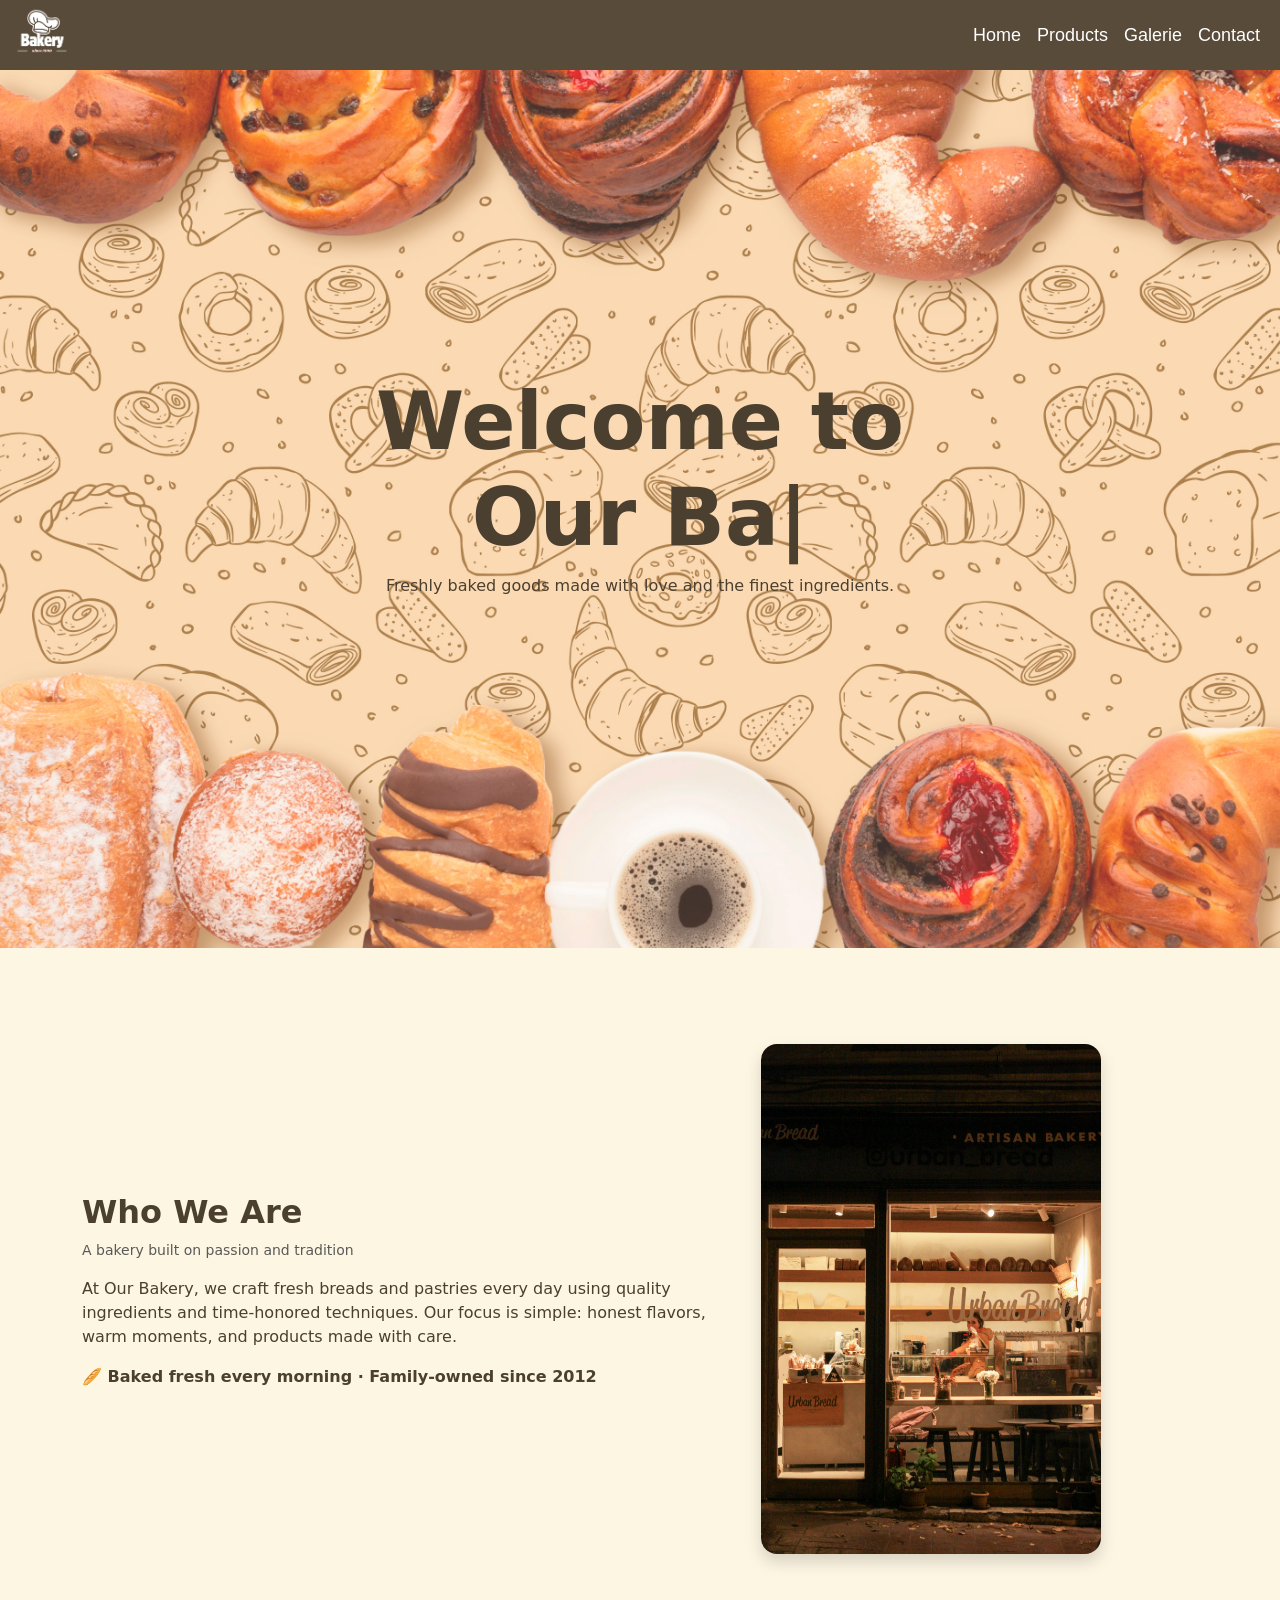
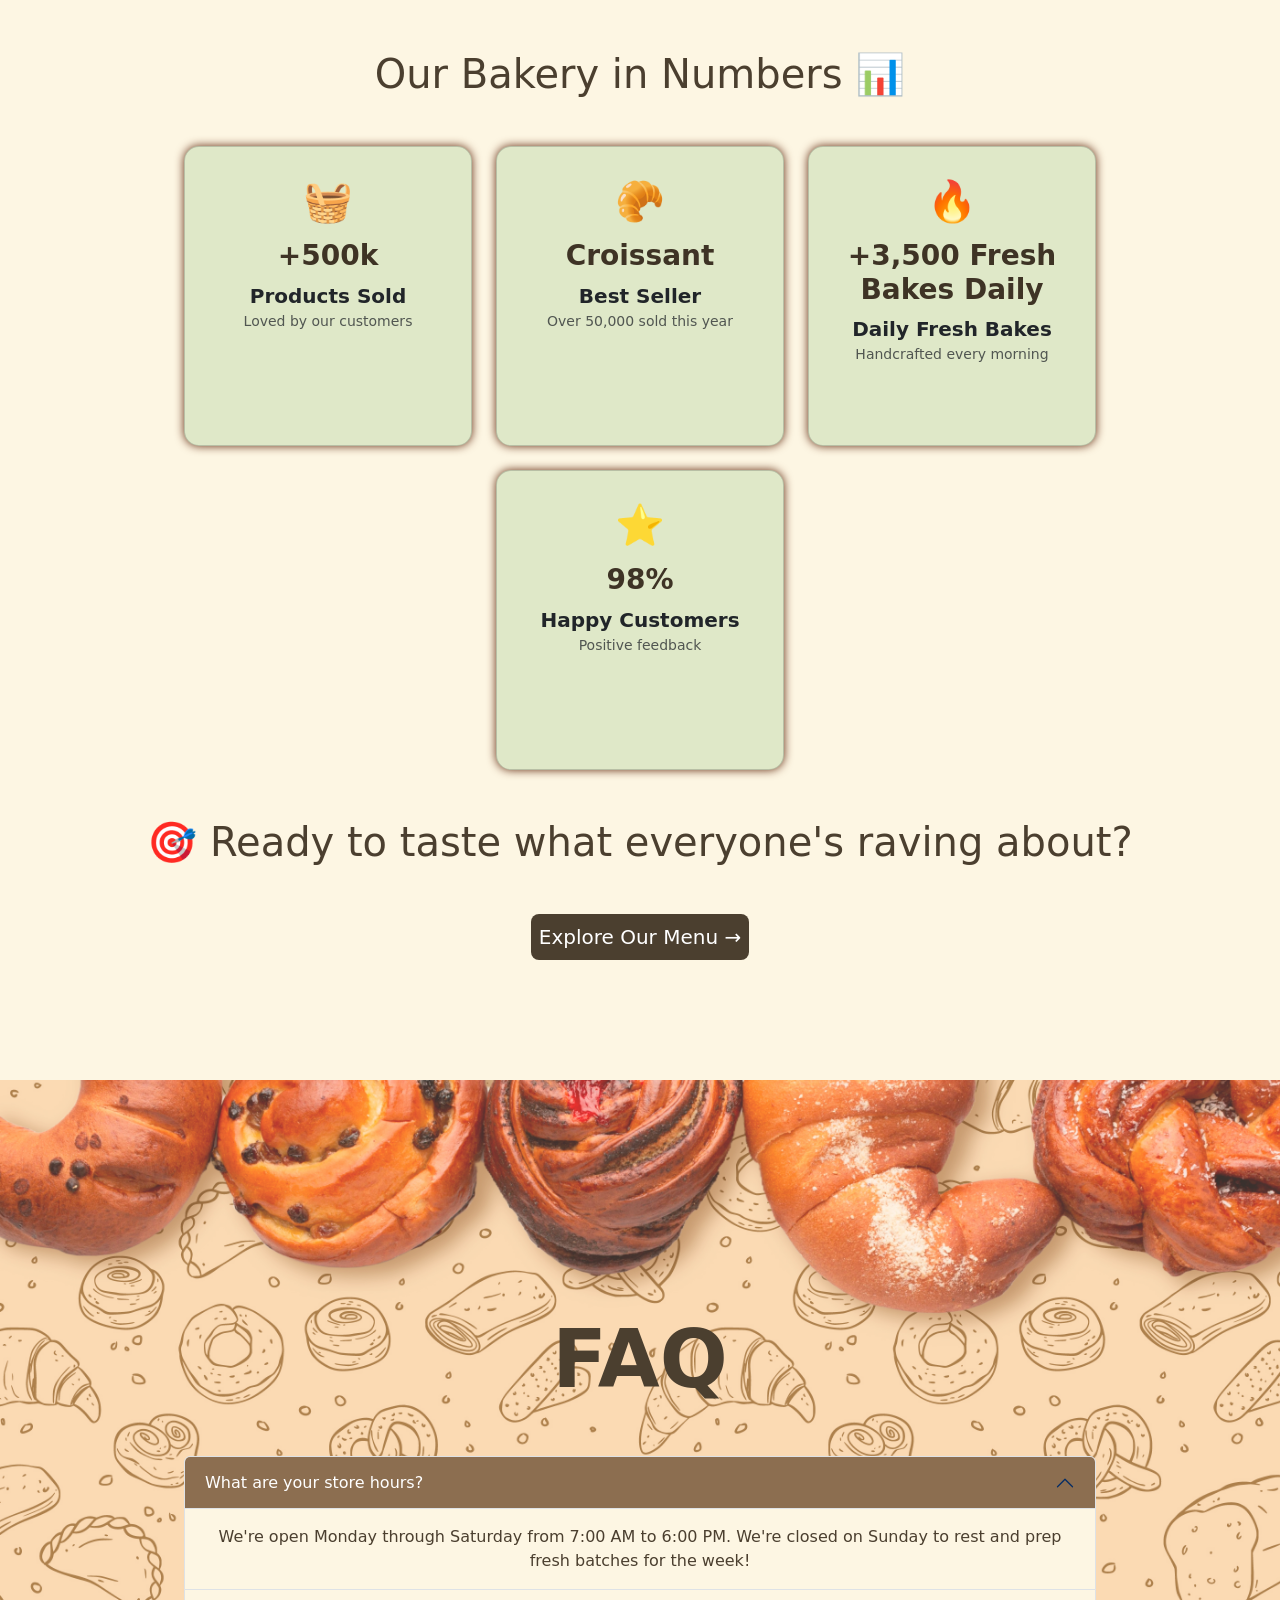
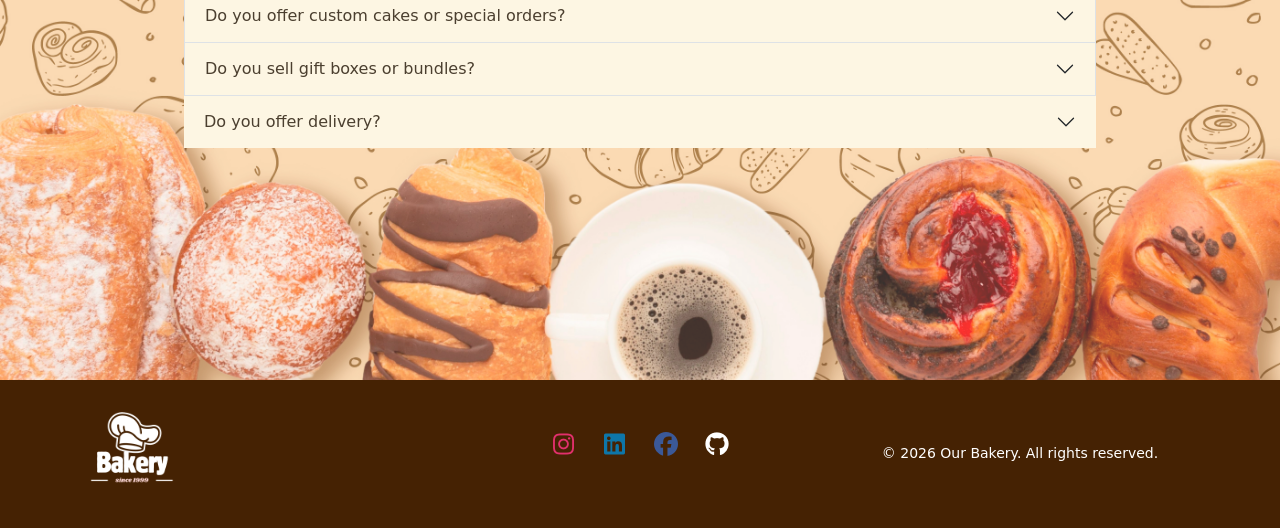
==== index.html @ 69494ef9 "hhh" ====
<!DOCTYPE html>
<html lang="en">

<head>
    <meta charset="UTF-8">
    <meta name="viewport" content="width=device-width, initial-scale=1.0">
    <link href="css/bootstrap.min.css" rel="stylesheet">
    <title>Bakery</title>
    <link href="https://fonts.googleapis.com/css2?family=Playfair+Display:ital,wght@0,700;1,400&display=swap"
        rel="stylesheet">
    <link rel="stylesheet" href="css/style.css">
    <link rel="stylesheet" href="css/all.min.css">


</head>

<body> 
    <header>
        <nav class="navbar navbar-expand-lg fixed-top navbar-dark">
            <div class="container-fluid">
                <a class="navbar-brand fw-bold text-white" href="index.html"><img class="logo-img" src="images/logoo.png" alt="Bakey Logo">
                </a>

                <button class="navbar-toggler" type="button" data-bs-toggle="collapse" data-bs-target="#m">
                    <span class="navbar-toggler-icon"></span>
                </button>

                <div class="collapse navbar-collapse" id="m">
                    <ul class="navbar-nav ms-auto">
                        <li class="nav-item"><a class="nav-link" href="index.html">Home</a></li>
                        <li class="nav-item"><a class="nav-link" href="service.html">Products</a></li>
                        <li class="nav-item"><a class="nav-link" href="galerie.html">Galerie</a></li>
                        <li class="nav-item"><a class="nav-link" href="contact.html">Contact</a></li>
                    </ul>
                </div>
            </div>
        </nav>
    </header>
<main>
    <section class="mt-5 mb-5">
        <div class="position-relative">
            <img src="images/i1.jpg" class="img-fluid Home w-100 bgback" id="im1">

            <div class="position-absolute top-50 start-50 translate-middle text-center p-4">
                <h1 class=" fw-bold display-1" id="t1"></h1>

                <p class="mb-4" id="f2">Freshly baked goods made with love and the finest ingredients.</p>
            </div>
        </div>
    </section>
    <section class="py-5 presentation">
    <div class="container">
        <div class="row align-items-center g-5">

            
            <div class="col-12 col-md-7">
                <h2 class="fw-bold mb-2">Who We Are</h2>
                <small class="text-muted d-block mb-3">
                    A bakery built on passion and tradition
                </small>

                <p>
                    At Our Bakery, we craft fresh breads and pastries every day using quality ingredients
                    and time-honored techniques. Our focus is simple: honest flavors, warm moments,
                    and products made with care.
                </p>

                <p class="fw-semibold mt-3">
                    🥖 Baked fresh every morning · Family-owned since 2012
                </p>
            </div>

            
            <div class="col-12 col-md-4 text-center">
                <img src="images/g9.jpg"
                     class="img-fluid rounded-4 shadow presentation-img"
                     alt="Our bakery storefront">
            </div>

        </div>
    </div>
</section>


    <section class="mt-5 mb-5">
        <div class="container">
            <h2 class="text-center fs-1 mb-5">Our Bakery in Numbers 📊</h2>
            <div class="row justify-content-center gap-4 mx-0">

                <div class="card card-statistique text-center p-4 col-12 col-md-5 col-lg-2 col-sm-6 cd">
                    <div class="fs-1 mb-2">🧺</div>
                    <h3 class="fw-bold t1 ">+500k</h3>
                    <p class="mb-0 fw-bold fs-5">Products Sold</p>
                    <small class="text-muted">Loved by our customers</small>
                </div>

                <div class="card card-statistique text-center p-4 col-12 col-md-5 col-lg-2 col-sm-6 cd">
                    <div class="fs-1 mb-2">🥐</div>
                    <h3 class="fw-bold t1">Croissant</h3>
                    <p class="mb-0 fw-bold fs-5">Best Seller</p>                                                       
                    <small class="text-muted">Over 50,000 sold this year</small>
                </div>

                <div class="card card-statistique text-center p-4 col-12 col-md-5 col-lg-2 col-sm-6 cd">
                    <div class="fs-1 mb-2">🔥</div>
                    <h3 class="fw-bold t1">+3,500 Fresh Bakes Daily</h3>
                    <p class="mb-0 fw-bold fs-5">Daily Fresh Bakes</p>
                    <small class="text-muted">Handcrafted every morning</small>
                </div>

                <div class="card card-statistique text-center p-4 col-12 col-md-5 col-lg-2 col-sm-6 cd">
                    <div class="fs-1 mb-2">⭐</div>
                    <h3 class="fw-bold t1">98%</h3>
                    <p class="mb-0 fw-bold fs-5">Happy Customers</p>
                    <small class="text-muted">Positive feedback</small>
                </div>

            </div>
        </div>
        <div class="text-center mt-4">
            <h2 class="text-center mt-5 fs-1 mb-5">🎯 Ready to taste what everyone's raving about?</h2>
            <a href="service.html" class="btn btn-primary btn-lg px-2 py-2 w-md-auto">Explore Our Menu →</a>
        </div>
        <br><br>
        <br>
    </section>


    <section>
        <div class="position-relative overflow-hidden">
            <img src="images/i1.jpg" class="img-fluid w-100 bgback " id="im1">
            <div class="position-absolute top-50 start-50 translate-middle text-center w-75 p-4">
                <h1 class="fw-bold display-1" id="f1">FAQ</h1>
                <div class="accordion mt-5" id="ac">
                    <div class="accordion-item">
                        <h2 class="accordion-header">
                            <button class="accordion-button" type="button" data-bs-toggle="collapse"
                                data-bs-target="#collapseOne" aria-expanded="true" aria-controls="collapseOne">
                                What are your store hours?
                            </button>
                        </h2>
                        <div id="collapseOne" class="accordion-collapse collapse show" data-bs-parent="#ac">
                            <div class="accordion-body">
                                We're open Monday through Saturday from 7:00 AM to 6:00 PM. We're closed on Sunday to
                                rest and prep fresh batches for the week!
                            </div>
                        </div>
                    </div>
                    <div class="accordion-item">
                        <h2 class="accordion-header">
                            <button class="accordion-button collapsed" type="button" data-bs-toggle="collapse"
                                data-bs-target="#collapseTwo" aria-expanded="false" aria-controls="collapseTwo">
                                Do you offer custom cakes or special orders?
                            </button>
                        </h2>
                        <div id="collapseTwo" class="accordion-collapse collapse" data-bs-parent="#ac">
                            <div class="accordion-body">
                                Yes! We love creating custom cakes for birthdays, weddings, and celebrations. Please
                                place your order at least 5 days in advance via our website or in store.

                            </div>
                        </div>

                    </div>
                    <div class="accordion-item">
                        <h2 class="accordion-header">
                            <button class="accordion-button collapsed" type="button" data-bs-toggle="collapse"
                                data-bs-target="#collapsefour" aria-expanded="false" aria-controls="collapsefour">
                                Do you sell gift boxes or bundles?
                            </button>
                        </h2>
                        <div id="collapsefour" class="accordion-collapse collapse" data-bs-parent="#ac">
                            <div class="accordion-body">
                                Yes! Our Bakery includes a mix of croissants, cookies, donuts, and mini cakes perfect
                                for gifting or sharing. Available daily while supplies last!
                            </div>
                        </div>
                    </div>
                    <div class="accordion">
                        <h2 class="accordion-header">
                            <button class="accordion-button collapsed" type="button" data-bs-toggle="collapse"
                                data-bs-target="#collapseFive">
                                Do you offer delivery?
                            </button>
                        </h2>
                        <div id="collapseFive" class="accordion-collapse collapse" data-bs-parent="#ac" aria-expanded="false" aria-controls="collapseFive">      
                            <div class="accordion-body">
                                    Delivery is available for large orders and events.
                                    Please contact us for details and delivery zones.
                            </div>
                        </div>
                    </div>
                </div>
            </div>
        </div>
    </section>
</main>
    <footer class="text-white py-4 ftr-back">
        <div class="container">
            <div class="row align-items-center">
                <div class="col-md-4 col-12  justify-content-center">
                    <img src="images/logoo.png" alt="Bakery Logo" width="100px">
                </div>
                <div class="col-md-4 text-center col-12 justify-content-center mb-3">
                    <a href="https://www.instagram.com/s.soufiane_2?igsh=c2J0c3Z3a2l3c3Fi" class=" me-3"><i
                            class="fab fa-instagram fs-4"></i></a>
                    <a href="https://www.linkedin.com/in/soufiane-inarain?utm_source=share&utm_campaign=share_via&utm_content=profile&utm_medium=android_app"
                        class="text-white"><i class="fab fa-linkedin fs-4"></i></a>
                    <a href="https://www.facebook.com/share/1GZnmuH9AN/" class="text-white ms-3"><i
                            class="fab fa-facebook fs-4"></i></a>
                    <a href="https://github.com/SOUFIANE-X2" class="text-white ms-3"><i
                            class="fab fa-github fs-4"></i></a>
                </div>
                <div class="col-md-4 text-md-end col-sm-12 d-flex justify-content-center">
                    <small>&copy; 2026 Our Bakery. All rights reserved.</small>
                </div>
            </div>
        </div>
    </footer>
    <script>
            const text = "Welcome to Our Bakery";
            let i = 0;
            const title = document.getElementById("t1"); 

            function type() {
            if (i < text.length) {
            title.textContent = text.slice(0, i + 1) + "|";
            i++;
            setTimeout(type, 100);
            } else {
            title.textContent = text; 
            }
            }
        type();
</script>
    <script src="js/bootstrap.bundle.min.js"></script>
</body>


</html>
---- css/style.css ----
html {
            scroll-behavior: smooth;
        }

        body {
            background-color: #fdf6e3;
            color: #4b3f2f;
            font: optional;
        }

        .navbar {
            background-color: #594b3a;
            height: 70px;
        }

        .nav-link {
            color: #fff !important;
            font-family: Monotype Grotesque, sans-serif;
            font-size: large;
            display: inline-block;
            transition: transform 0.3s ease;
            transform-origin: center;
            will-change: transform;
        }

        .nav-link:hover {
            text-decoration: underline;
            color: beige !important;
            opacity: 0.9;
            transform: scale(1.1);
        }

        @media (max-width: 992px) {
            .navbar-collapse {
                background-color: #594b3a;
                position: absolute;
                top: 100%;
                left: 0;
                right: 0;
                padding: 1rem 1.5rem;
                margin: 0;
                border-radius: 0;
            }
        }
        .login{
            background-color: #8B5A2B;
            border-radius: 8px;
            color: #FFF3E0;
            border: none;
            padding: 8px 18px;
            font-weight: 600;

        }
        .login:hover{
            background-color: #6F4518;
            transform: t;
        }

        .logo-img {
            height: 60px !important;
            width: auto !important;
        }

        .navbar-brand {
            transition: transform 0.3s ease;

        }

        .The {
            font-family: 'Playfair Display', serif;
        }

        .navbar-brand:hover {
            transform: scale(1.1);
        }

        #im1 {
            opacity: 0.8;
            height: 100vh !important;
            object-fit: cover !important;
        }


        .f1 {
            color: #4b3f2f;
            font-weight: 700;
        }


        #f2 {
            color: #4b3f2f;
            font-weight: 500;

        }

        .btn-primary {
            background-color: #4b3f2f;
            border: none;
            transition: background-color 0.3s ease, transform 0.3s ease;
        }

        .btn-primary:hover {
            background-color: #e98c3b;
            transform: scale(1.05);
        }

        .btn-primary:active {
            background-color: #3e3325 !important;
        }

        .cd {
            width: 18rem !important;
            height: 27rem !important;
            transition: transform 0.3s ease;
        }

        .cd:hover {
            transform: scale(1.05);
        }

        .card-statistique {
            background: #fff5e6;
            border-radius: 15px;
            box-shadow: 0 0px 10px #e98c3b;
            text-align: center;
            height: 300px !important;
        }

        .card-statistique:hover {
            transform: scale(1.05);
            box-shadow: 0 10px 30px #3e3325;
            transition: all 0.5s;


        }

        .t1 {
            color: #3e3325;
        }

        .accordion-button,
        .accordion-body {
            background-color: #fdf6e3;
            color: #4b3f2f;
            transition: background-color 0.3s ease, transform 0.3s ease;
        }

        .accordion-button:hover {
            background-color: #8c6e50;
            color: #fff;
            transform: scale(1.02);
        }

        .accordion-button:focus {
            box-shadow: 0 0 0 0.25rem rgba(140, 110, 80, 0.5);
        }

        .accordion-button:not(.collapsed) {
            background-color: #8c6e50;
            color: #fff;
            border: #3e3325;
        }

        .fa-instagram {
            color: #e1306c;
        }

        .fa-linkedin {
            color: #0e76a8;
        }

        .fa-facebook {
            color: #3b5998;
        }

        .fab:hover {
            transform: scale(1.2);
            transition: all 0.5s;
        }

        footer {
            background-color: #452203;
            color: #fff;
        }

        /*service syle*/
        .serv {
            background-image: url(../images/i1.jpg);
            background-position: center;
            background-size: cover;
            background-attachment: fixed;
            background-repeat: no-repeat;
            color: #4b3f2f;
            color: #4b3f2f;
            font: optional;
        }


        .logo-img {
            height: 60px !important;
            width: auto !important;
        }

        .title-products {
            margin-top: 90px;
            text-align: center;
            font-weight: 600;
            font-family: 'Playfair Display', serif;
            color: #534014;
            margin-bottom: 30px;

        }

        .Categories {
            text-align: center;
            color: #642c12;
            font-weight: 600;

        }

        .containerservce {
            background-color: rgba(255, 255, 255, 0.1);
            backdrop-filter: blur(30px);
            box-shadow: 0px 0px 20px rgb(92, 91, 87);
            border-radius: 10px;
            margin-top: 10px;
            margin-left: 50px;
            margin-right: 50px;
            height: auto;
            width: auto;
            padding: 30px 40px 0px;
            backdrop-filter: blur(30px);


        }

        .card {
            box-shadow: 0px 0px 10px #642c12;
            padding-bottom: 10px;
            background: #dfe8c8;

        }

        .card:hover {
            transform: scale(1.03);
            transition: all 0.5s ease;
            ;
        }


        .card img {
            height: 240px !important;
            width: auto;

        }

        .ct {
            font-family: sans-serif;
            font-size: 2rem;
            color: #594b3a;
            font-weight: 600;


        }

        .ct:hover {
            color: rgb(171, 79, 42);
            transition: all 0.6s ease;
            transform: scale(0.95);
        }

        .ctx {
            font-family: 'sans-serif';
            font-size: 1.1rem;
            color: #4b3f2f;
        }

        .fc {
            background: rgba(255, 255, 255, 0.1);
            backdrop-filter: blur(30px);
            border: solid 1px rgb(171, 79, 42);
        }

        .fc:focus {
            background: #fff;
            box-shadow: none;
            border: #594b3a;
        }

        .btp {
            background-color: rgb(171, 79, 42);
            border: none;
            margin-top: auto;
            width: 215px !important;
        }

        .btp:hover {
            background-color: rgb(215, 104, 60);
            transform: scale(1.1);
            transition: all 0.3s ease;
        }

        @media (max-width: 991.98px) and (min-width: 768px) {
            .btp {
                background-color: rgb(171, 79, 42);
                border: none;
                margin-top: auto;
                width: 190px !important;
            }

            .btp:hover {
                background-color: rgb(215, 104, 60);
                transform: scale(1.1);
                transition: all 0.3s ease;
            }
        }


        @media (max-width: 992px) {
            .containerservce {
                margin-left: 20px;
                margin-right: 20px;
                padding: 20px;
            }

            .col-md-3 {
                flex: 0 0 50%;
                max-width: 50%;
            }
        }

        @media (max-width: 768px) {
            .containerservce {
                margin-left: 15px;
                margin-right: 15px;
                padding: 15px;
            }

            .col-md-3 {
                flex: 0 0 100%;
                max-width: 100%;
            }


        }

        .imagebread {
            height: 340px !important;
            width: 100% !important;

        }

        .range {
            font-size: 1.2rem;
            font-family: sans-serif;
            font-weight: 500;
            margin-right: 20px;
        }

        .btw {
            background-color: #8c6e50;
            border: solid 1px #7e6f5a;
            color: #fff;
        }

        .btw:hover {
            background-color: #4b3f2f;
            border: solid 1px #7e6f5a;
            color: #fff;
        }

        .btw:active {
            background-color: #baa488 !important;
            border: none !important;
            color: #fff !important;
        }

        .confirm {
            padding-top: 25px;
            padding-left: 15px;
            margin-left: 40px;
            width: 490px;
        }

        @media (max-width: 576px) {
            .confirm {
                margin-left: 35px;
                width: 250px;
            }
        }

        @media (max-width: 991.98px) and (min-width: 768px) {
            .confirm {
                margin-left: 10px;
                width: 480px;
            }
        }

        .containerservce {
            backdrop-filter: blur(30px);
        }

        /* gallery */
        .fa-images {
            color: #762f22;
        }

        .title-products {
            margin-top: 90px;
            text-align: center;
            font-weight: 500;
            color: #5b3a10;
            margin-bottom: 30px;
            font: optional;
        }

        .gallery {
            background-color: rgba(255, 255, 255, 0.1);
            backdrop-filter: blur(30px);
            padding: 3rem;
            border-radius: 10px;
            box-shadow: 0 0px 20px rgb(126, 82, 19);
        }

        .img-bakery {
            width: 100%;
            height: 400px;
            border-radius: 15px;

        }

        .img-bakery:hover {
            transform: scale(1.05);
            box-shadow: 0 8px 16px rgba(126, 82, 19, 0.3);
            transition: box-shadow 0.5s ease;
            transition: 0.5s all;
        }

        /*contact style*/
        .form-contact {
            background: rgba(255, 255, 255, 0.1);
            backdrop-filter: blur(30px);
            width: 350px;
            height: auto;
            transition: transform 0.3s ease;
        }

        .form-contact:hover {
            transform: scale(1.02);
        }


        .fcc {
            background: rgba(255, 255, 255, 0.2);
            border: none;
            transition: transform 0.3s ease;
        }

        .fcc:focus {
            background: #8c6e50;
            box-shadow: none;
        }

        .fcc::placeholder {
            padding: 3px 10px;
            opacity: 0.8;
        }

        .fcc:focus::placeholder {
            opacity: 1;
            font-weight: 500;
        }

        .fcc:hover {
            transform: scale(1.02);
        }

        .btn-secondary {
            background-color: #8c6e50;
            border: none;
            transition: background-color 0.3s ease, transform 0.3s ease;
        }

        .btn-secondary:hover {
            background-color: #4b3f2f;
            transform: scale(1.05);
        }

        .btn-secondary:active {
            background-color: #877560 !important;
        }

        .btn-secondary {
            background-color: #8c6e50;
            border: none;
            transition: background-color 0.3s ease, transform 0.3s ease;
        }

        .btn-primary:hover {
            background-color: #8c6e50;
            transform: scale(1.05);
        }

        .btn-primary:active {
            background-color: #bc9768 !important;
        }

        .c {
            text-decoration: none;
            color: inherit;
        }

        .c:hover {
            text-decoration: underline;
        }

        @keyframes fade-up {
            from {
                transform: translateY(50px);
                opacity: 0;
            }

            to {
                transform: translateY(0);
                opacity: 1;
            }
        }

        .fade-up {
            animation: fade-up 1s ease-in;
        }

        .gi {
            text-decoration: none;
            color: #4b3f2f;
            transition: transform 0.3s ease;
        }

        .gi:hover {
            transform: scale(1.02);
        }
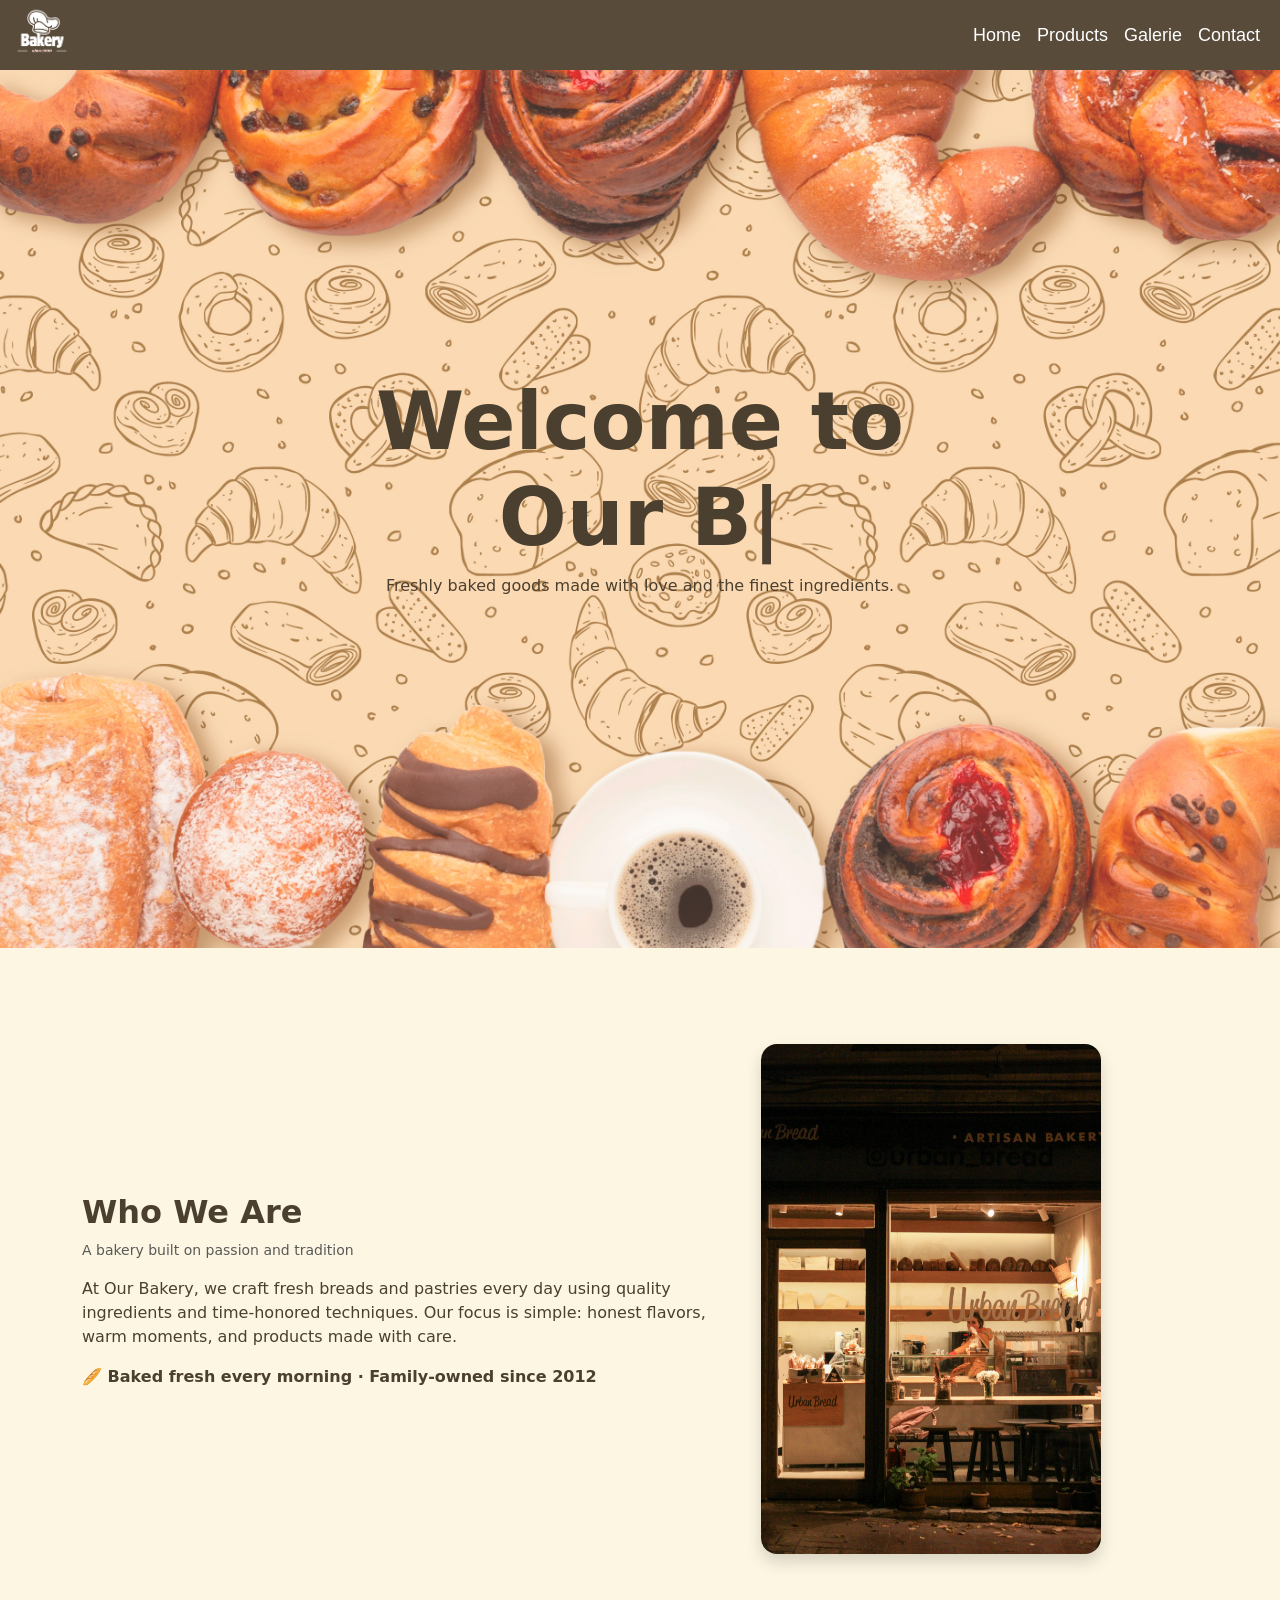
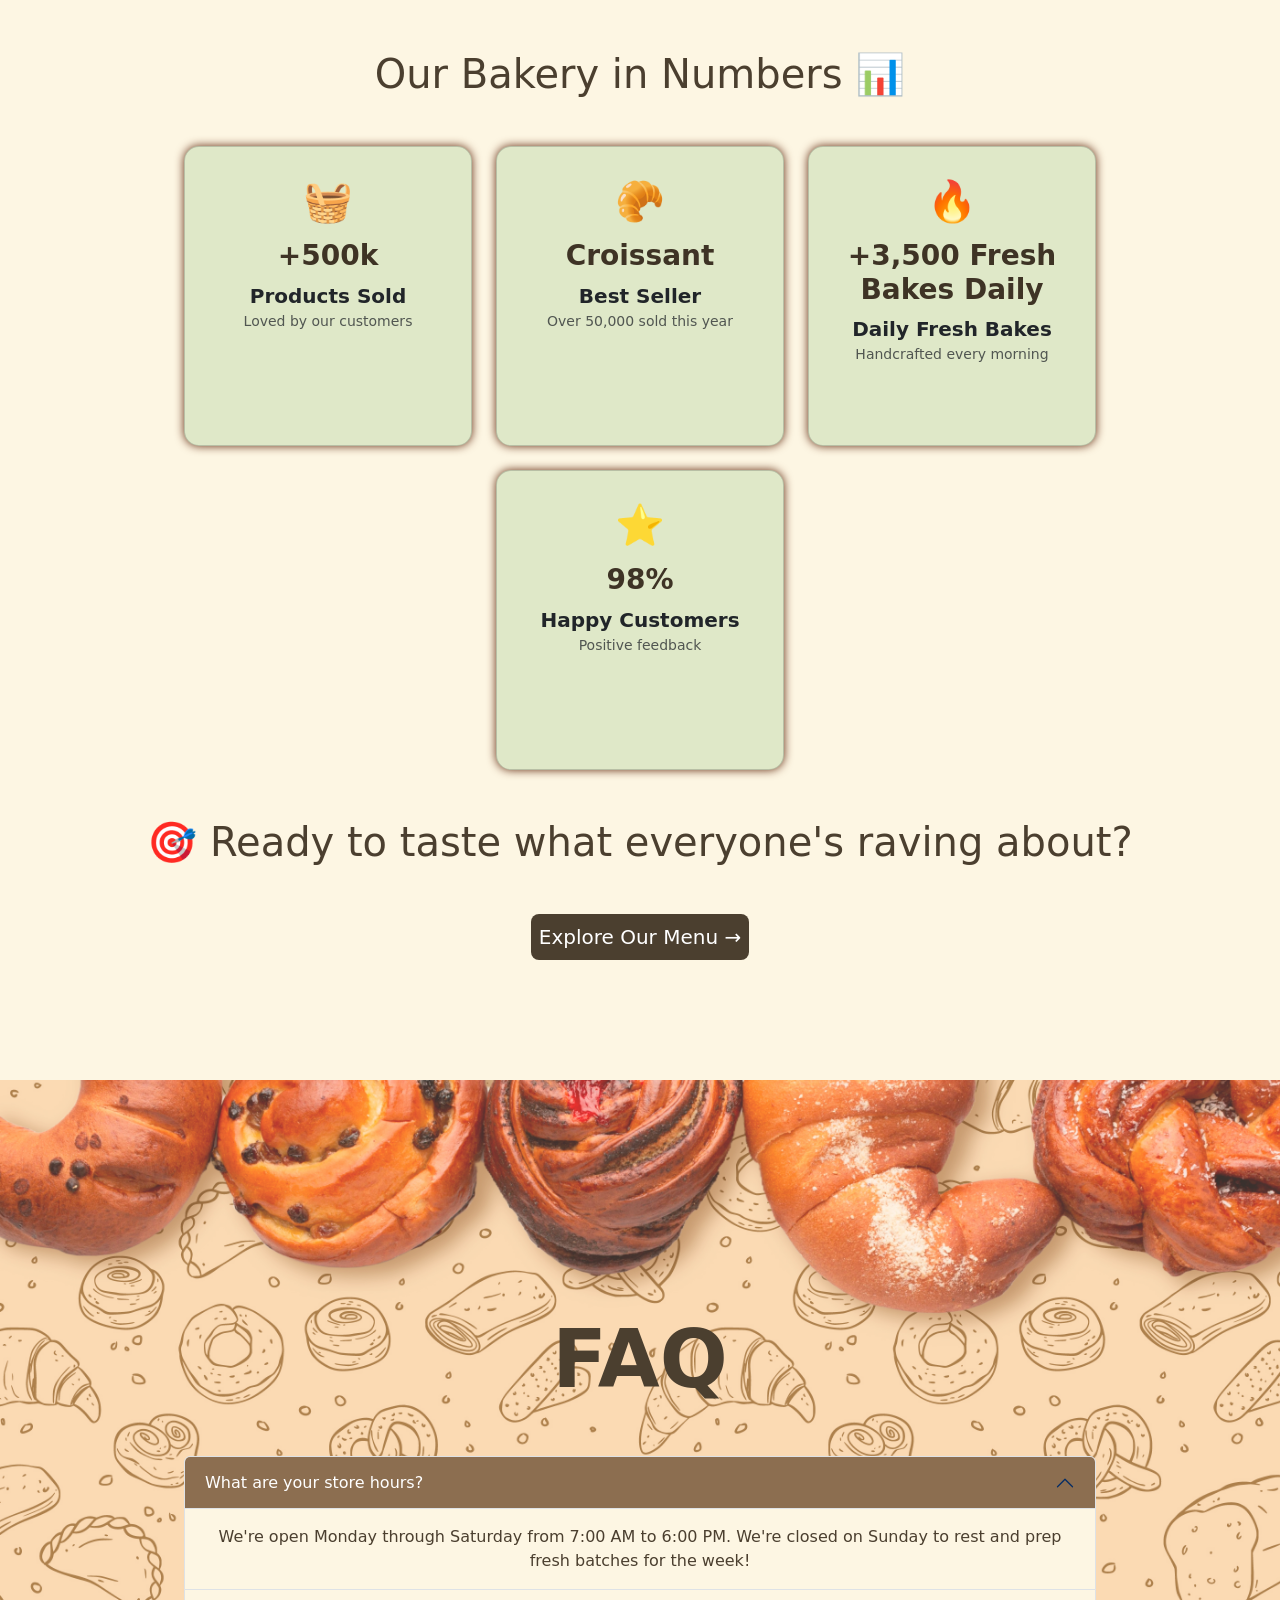
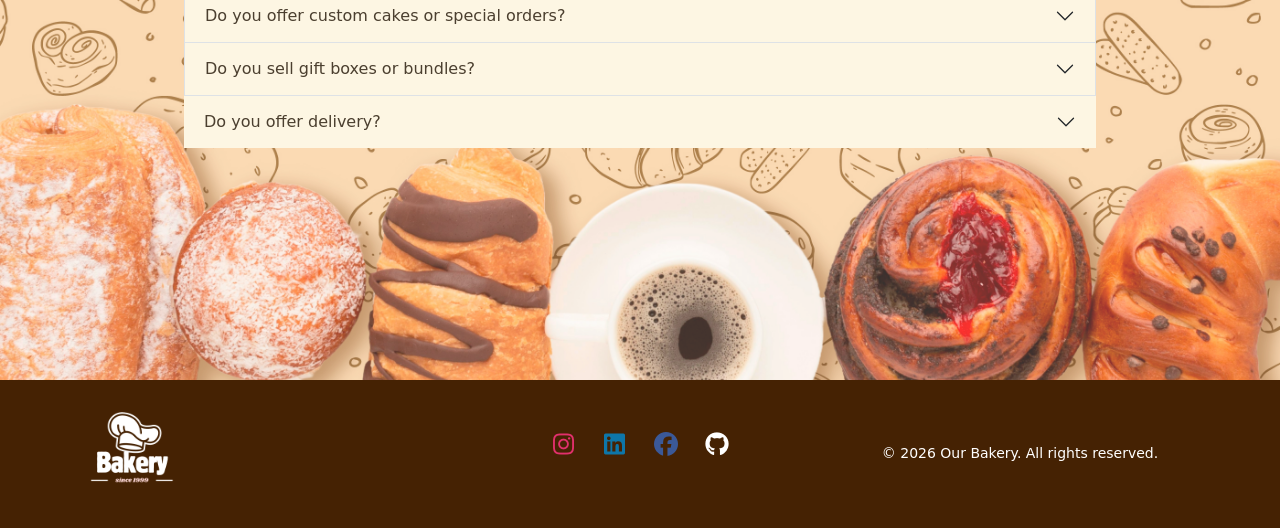
==== commit 2d5f9eb4: "Merge branch 'main' of https://github.com/SOUFIANE-X2/project-bakery" ====
--- a/index.html
+++ b/index.html
@@ -6,14 +6,14 @@
     <meta name="viewport" content="width=device-width, initial-scale=1.0">
     <link href="css/bootstrap.min.css" rel="stylesheet">
     <title>Bakery</title>
-    <link href="https://fonts.googleapis.com/css2?family=Playfair+Display:ital,wght@0,700;1,400&display=swap"
+    <l                                                      ink href="https://fonts.googleapis.com/css2?family=Playfair+Display:ital,wght@0,700;1,400&display=swap"
         rel="stylesheet">
     <link rel="stylesheet" href="css/style.css">
     <link rel="stylesheet" href="css/all.min.css">
 
 
 </head>
-
+              
 <body> 
     <header>
         <nav class="navbar navbar-expand-lg fixed-top navbar-dark">
@@ -39,7 +39,7 @@
 <main>
     <section class="mt-5 mb-5">
         <div class="position-relative">
-            <img src="images/i1.jpg" class="img-fluid Home w-100 bgback" id="im1">
+            <img src="images/i1.jpg" class="img-fluid  w-100 " id="im1">
 
             <div class="position-absolute top-50 start-50 translate-middle text-center p-4">
                 <h1 class=" fw-bold display-1" id="t1"></h1>
@@ -202,7 +202,7 @@
                     <img src="images/logoo.png" alt="Bakery Logo" width="100px">
                 </div>
                 <div class="col-md-4 text-center col-12 justify-content-center mb-3">
-                    <a href="https://www.instagram.com/s.soufiane_2?igsh=c2J0c3Z3a2l3c3Fi" class=" me-3"><i
+                    <a href="https://www.instagram.com/bakerystore2026/" class=" me-3"><i
                             class="fab fa-instagram fs-4"></i></a>
                     <a href="https://www.linkedin.com/in/soufiane-inarain?utm_source=share&utm_campaign=share_via&utm_content=profile&utm_medium=android_app"
                         class="text-white"><i class="fab fa-linkedin fs-4"></i></a>
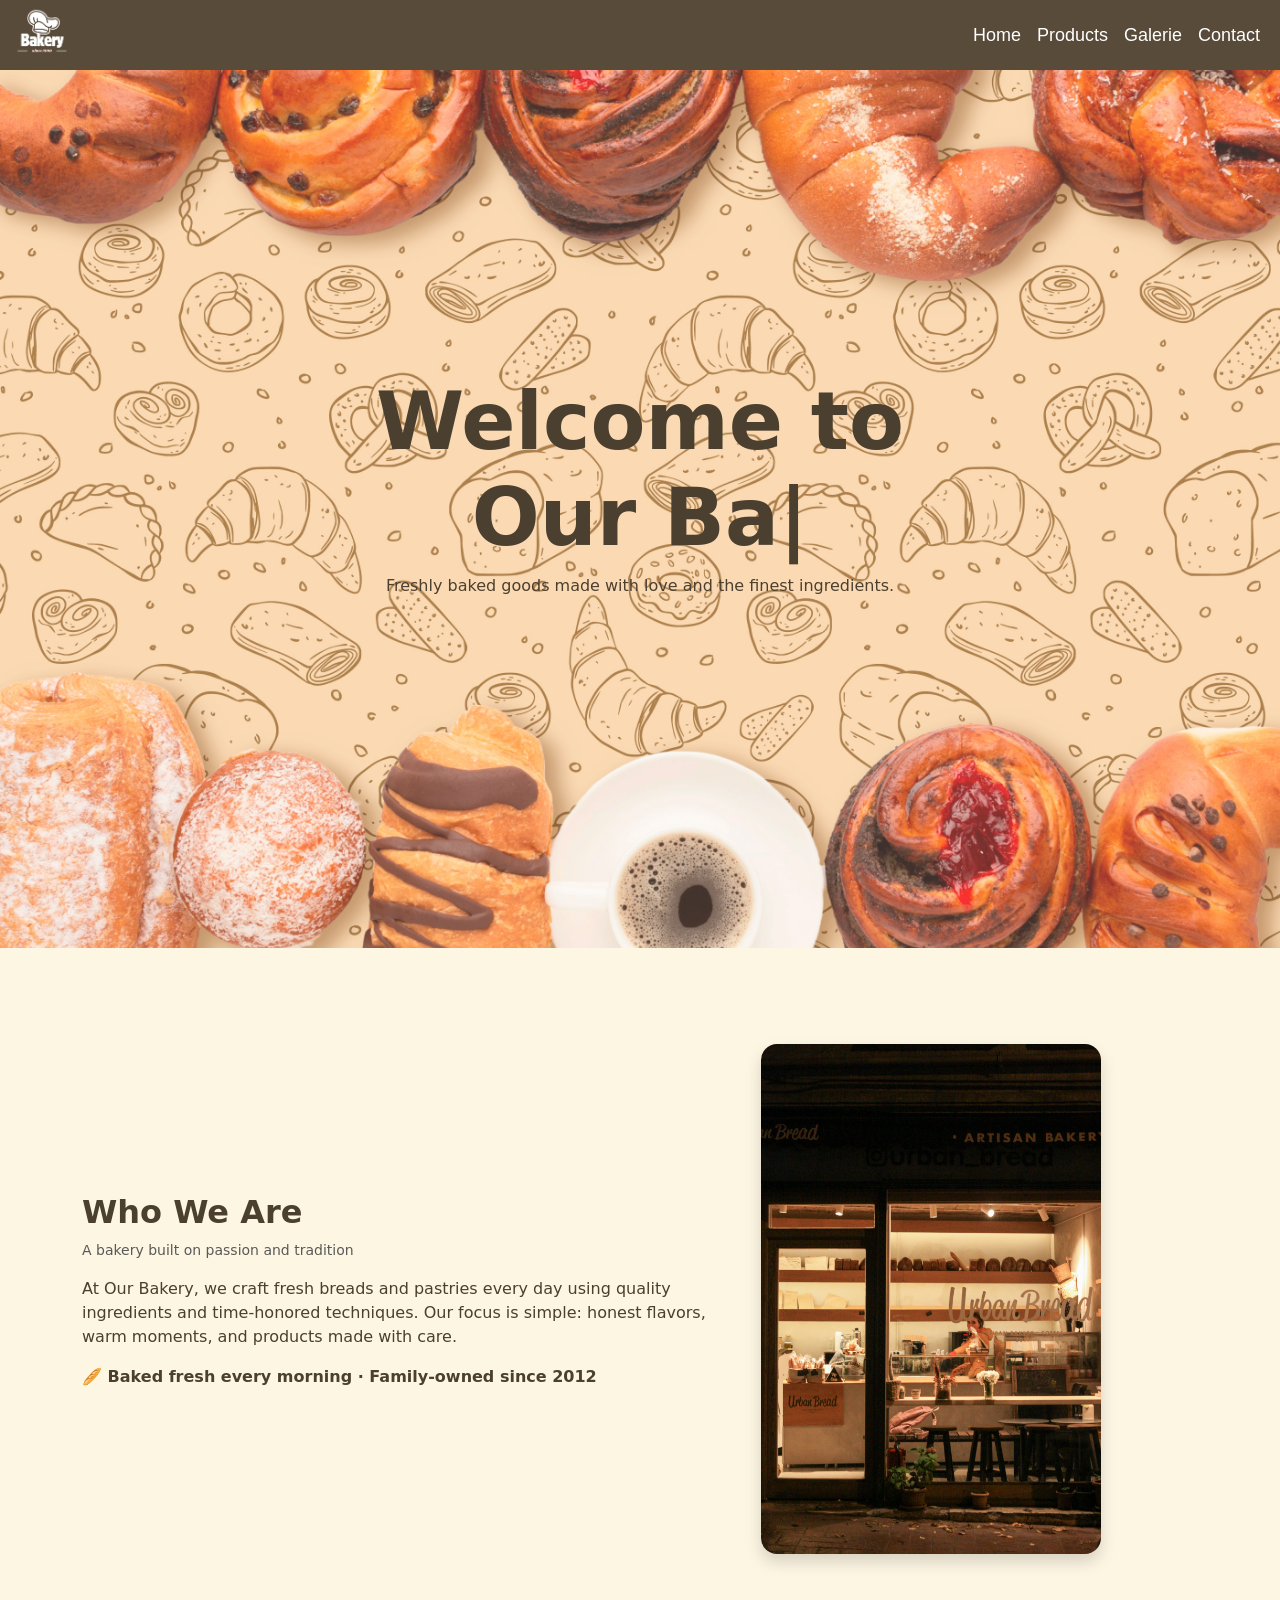
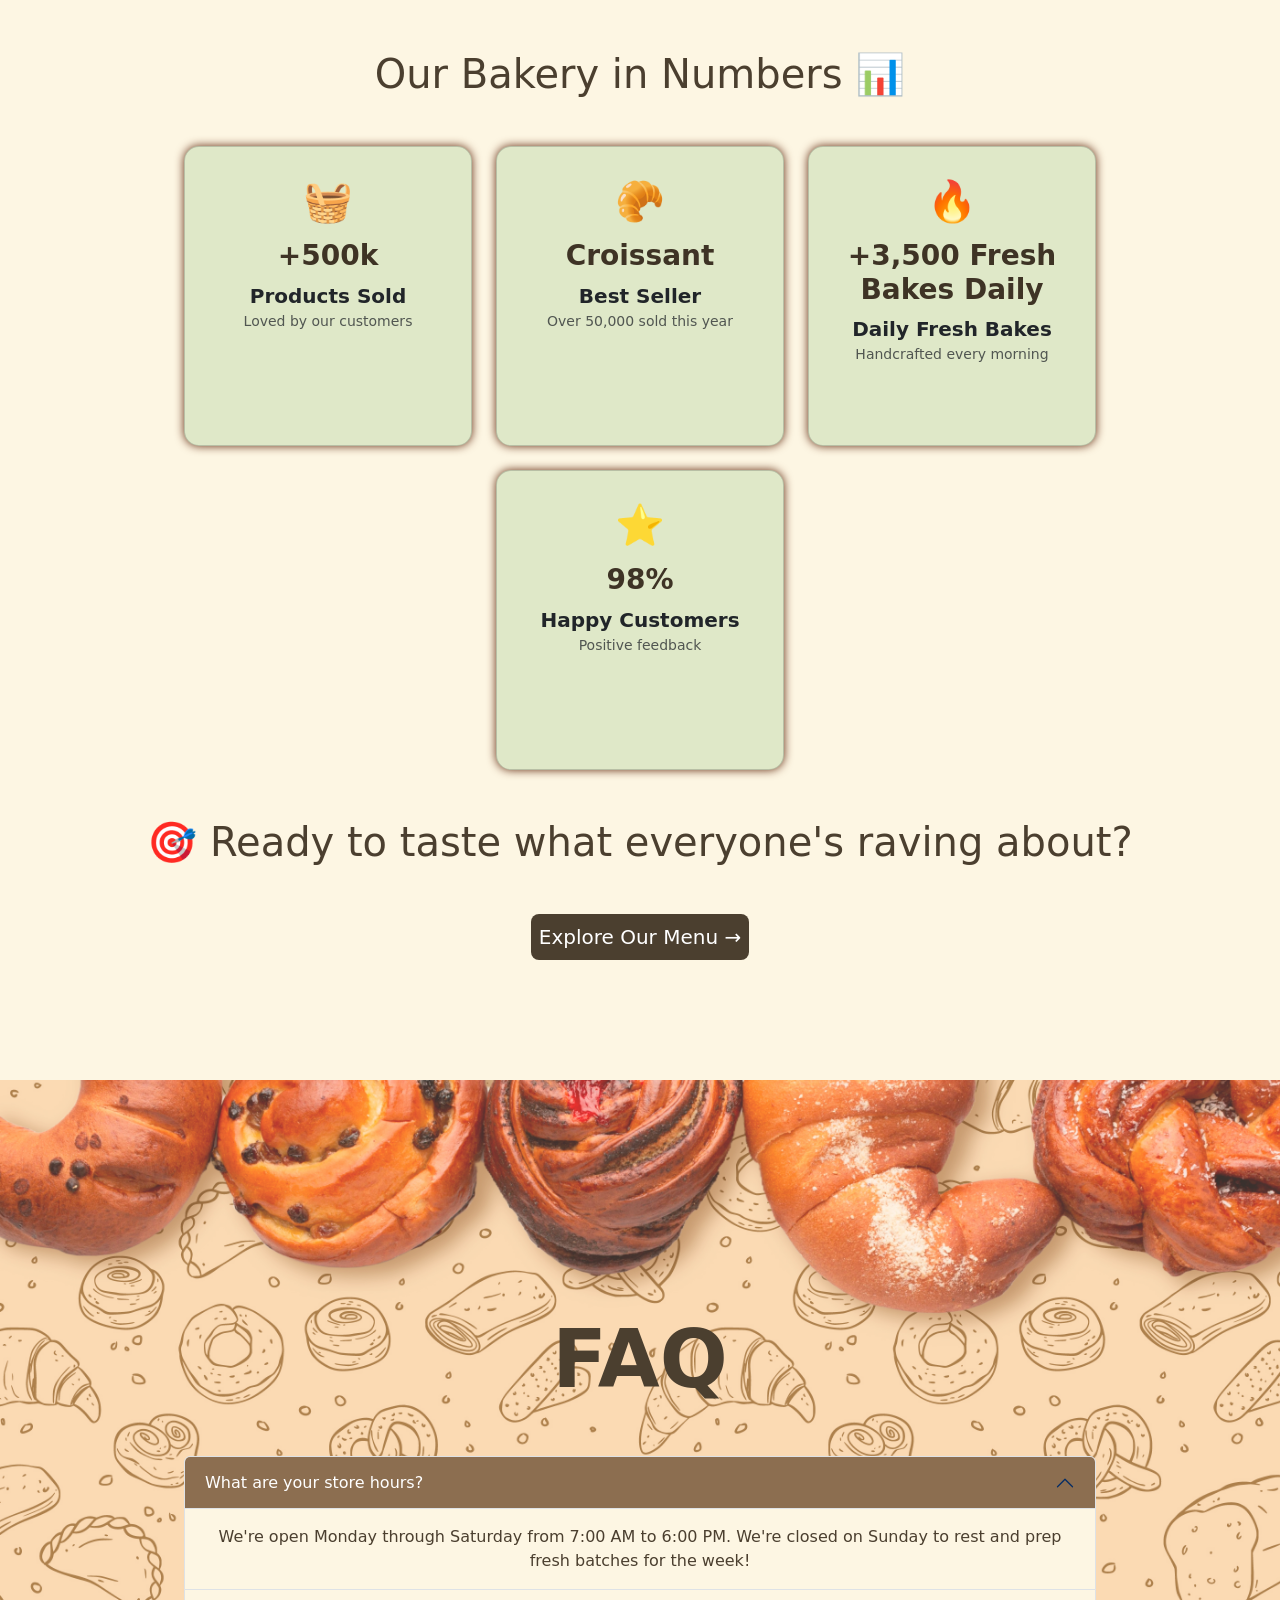
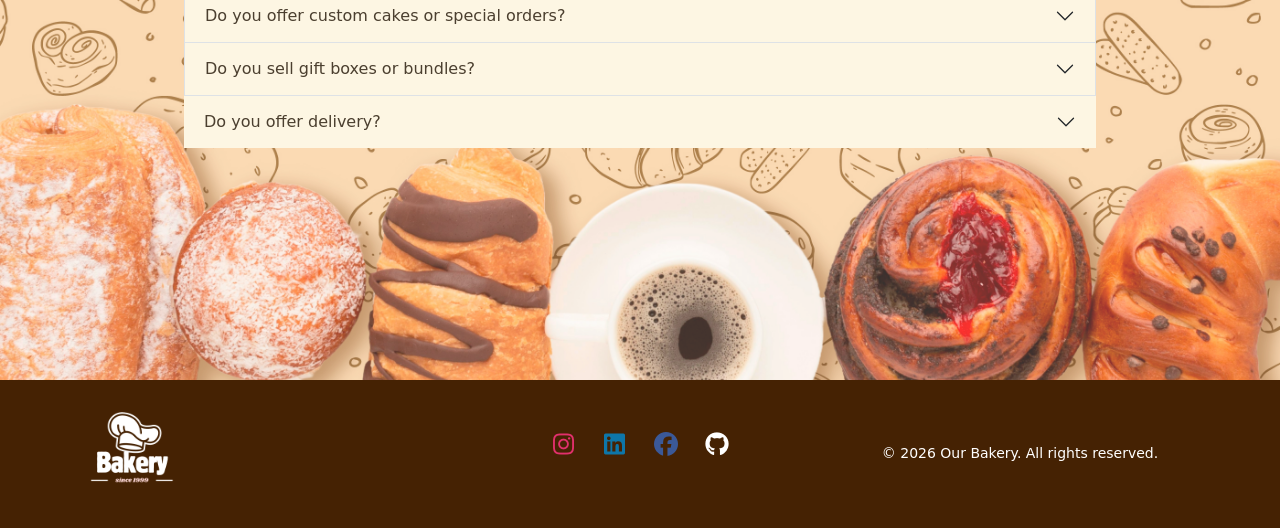
==== commit 5b5d8aff: "Merge branch 'main' of https://github.com/SOUFIANE-X2/project-bakery" ====
--- a/index.html
+++ b/index.html
@@ -6,14 +6,14 @@
     <meta name="viewport" content="width=device-width, initial-scale=1.0">
     <link href="css/bootstrap.min.css" rel="stylesheet">
     <title>Bakery</title>
-    <l                                                      ink href="https://fonts.googleapis.com/css2?family=Playfair+Display:ital,wght@0,700;1,400&display=swap"
+    <link href="https://fonts.googleapis.com/css2?family=Playfair+Display:ital,wght@0,700;1,400&display=swap"
         rel="stylesheet">
     <link rel="stylesheet" href="css/style.css">
     <link rel="stylesheet" href="css/all.min.css">
 
 
 </head>
-              
+
 <body> 
     <header>
         <nav class="navbar navbar-expand-lg fixed-top navbar-dark">
@@ -39,7 +39,7 @@
 <main>
     <section class="mt-5 mb-5">
         <div class="position-relative">
-            <img src="images/i1.jpg" class="img-fluid  w-100 " id="im1">
+            <img src="images/i1.jpg" class="img-fluid Home w-100 bgback" id="im1">
 
             <div class="position-absolute top-50 start-50 translate-middle text-center p-4">
                 <h1 class=" fw-bold display-1" id="t1"></h1>
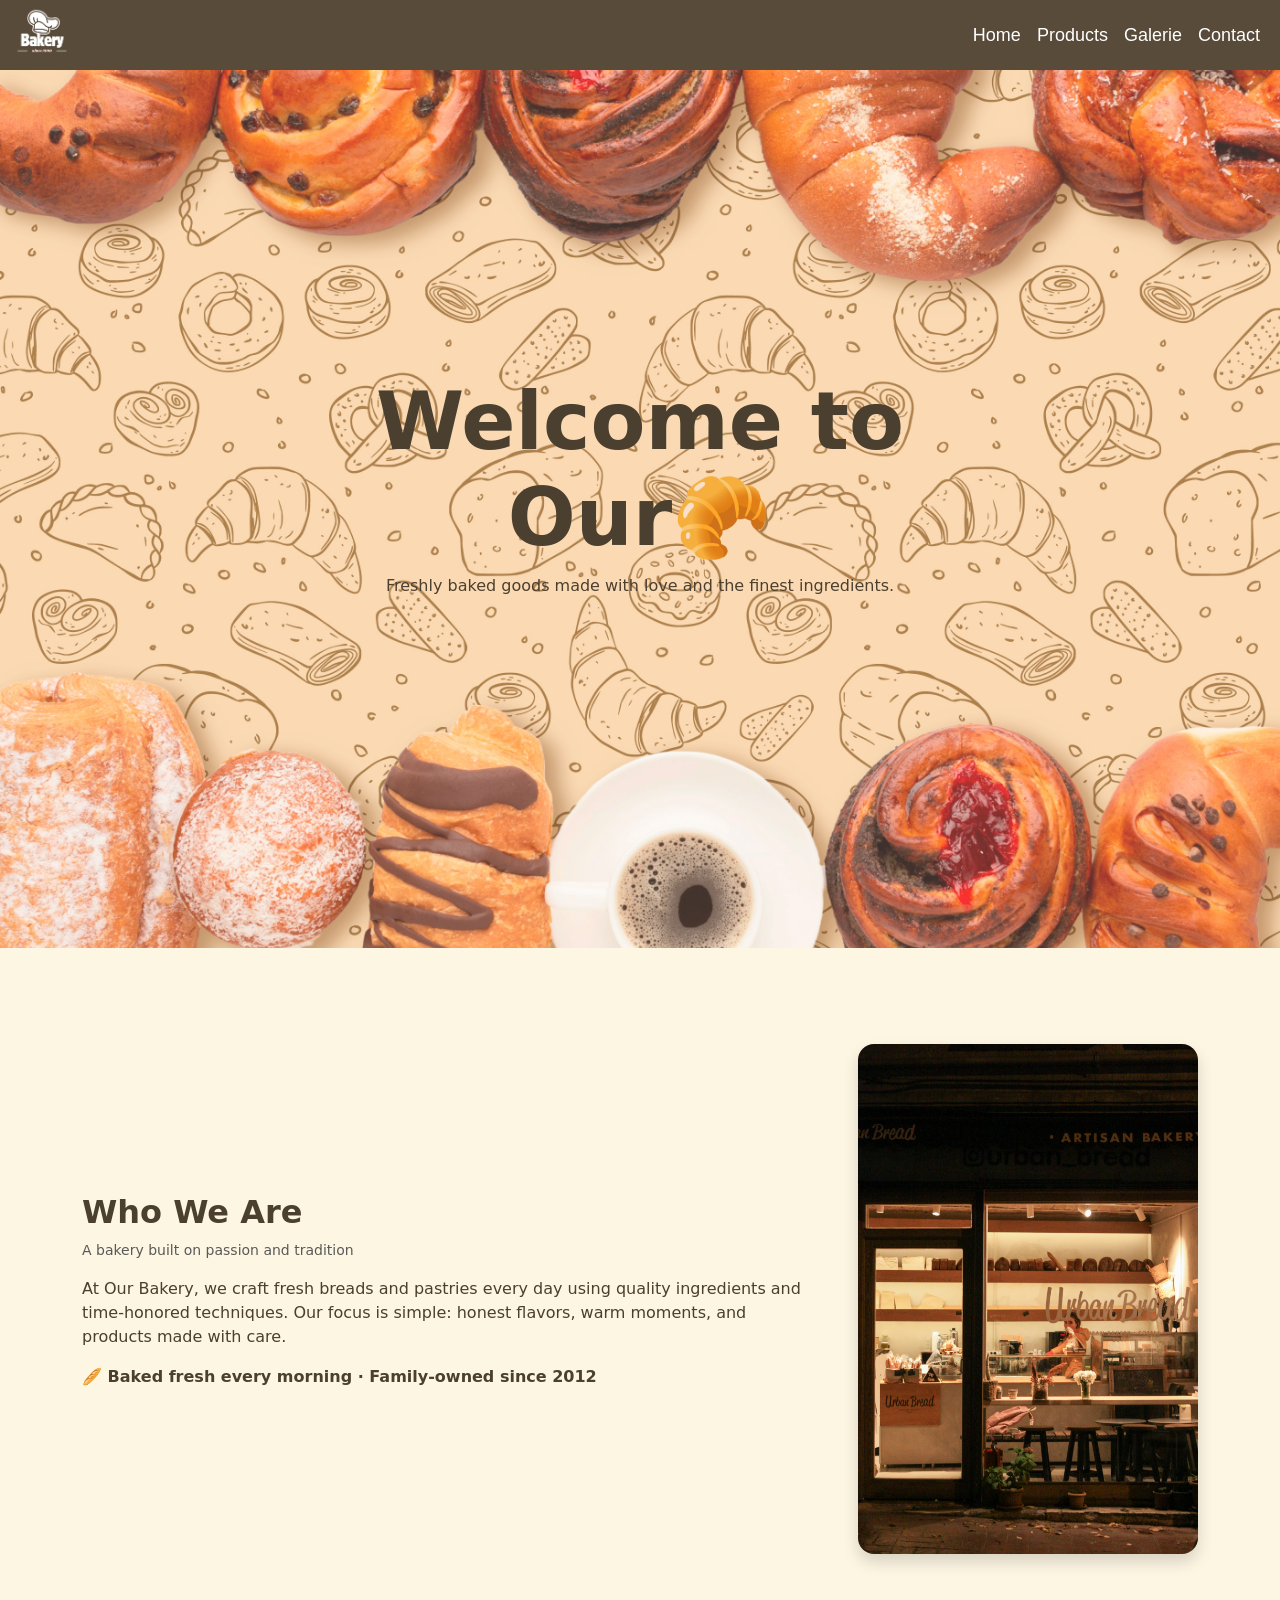
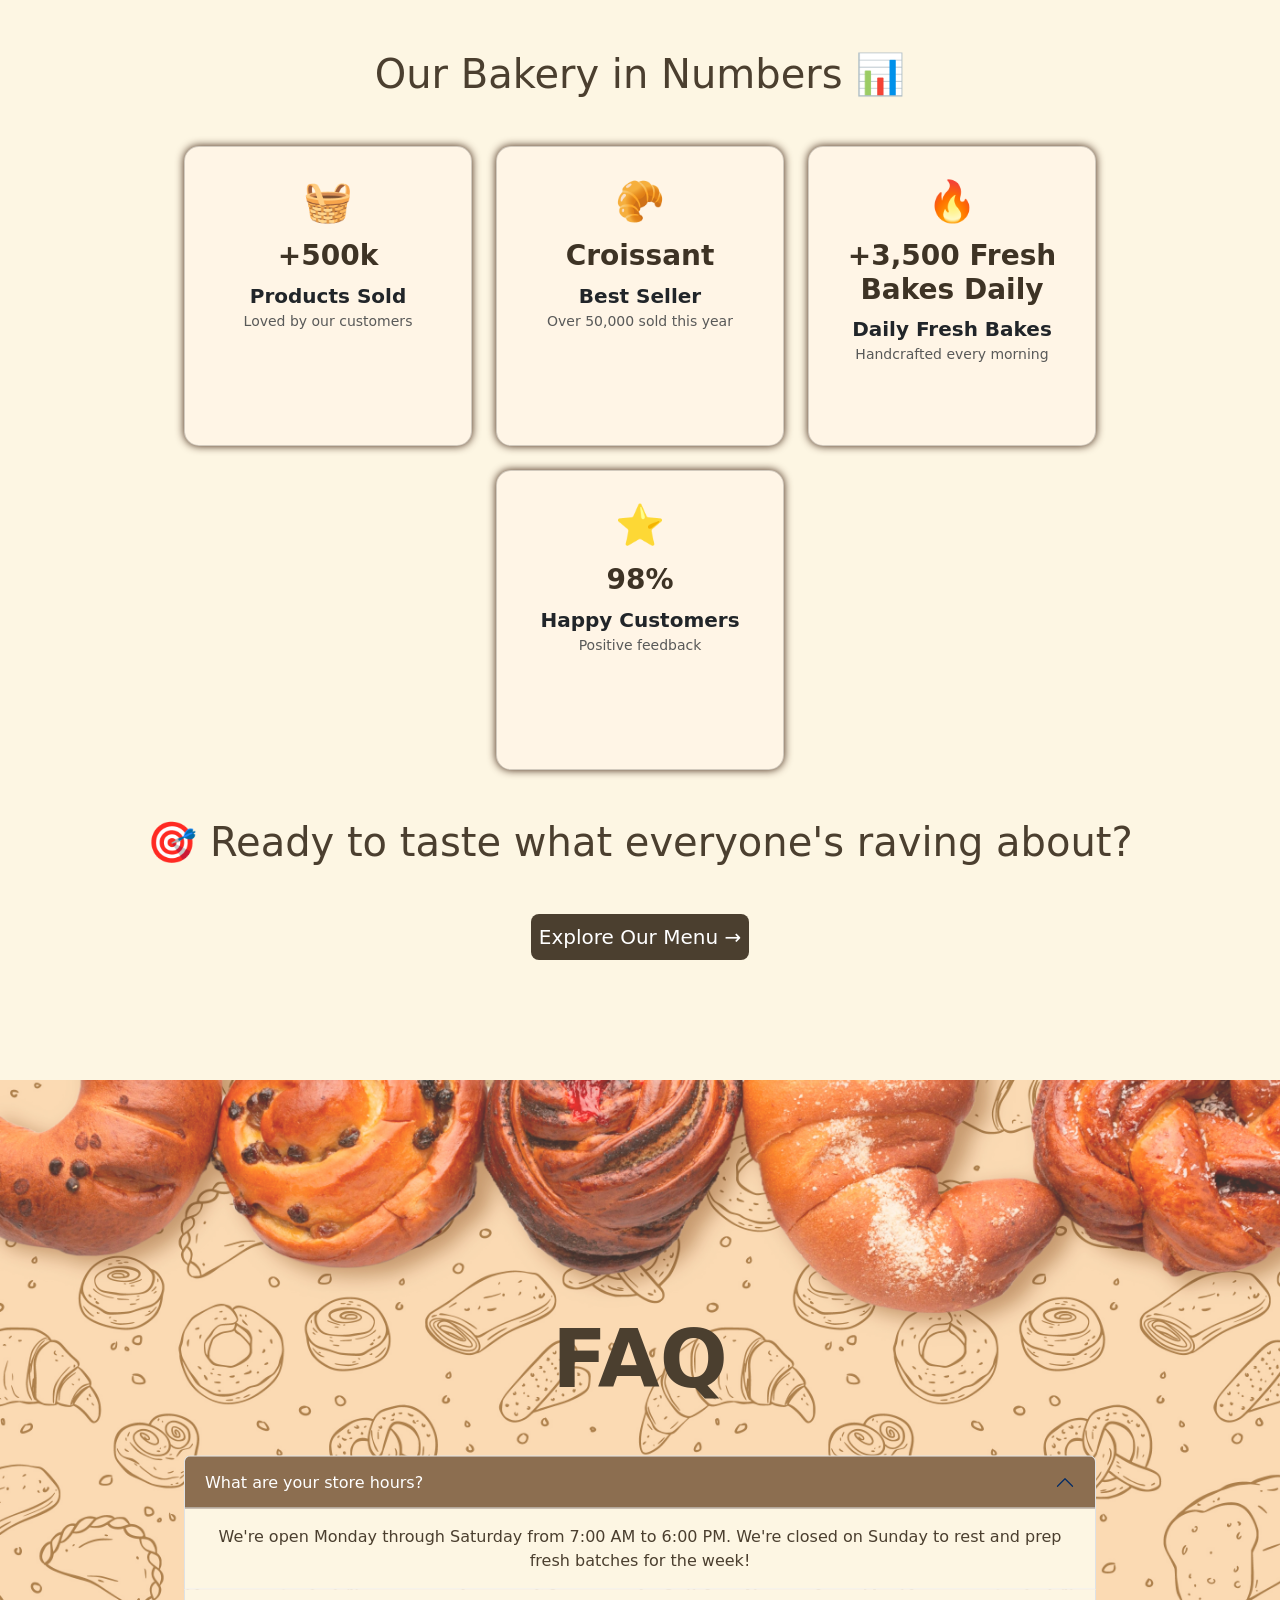
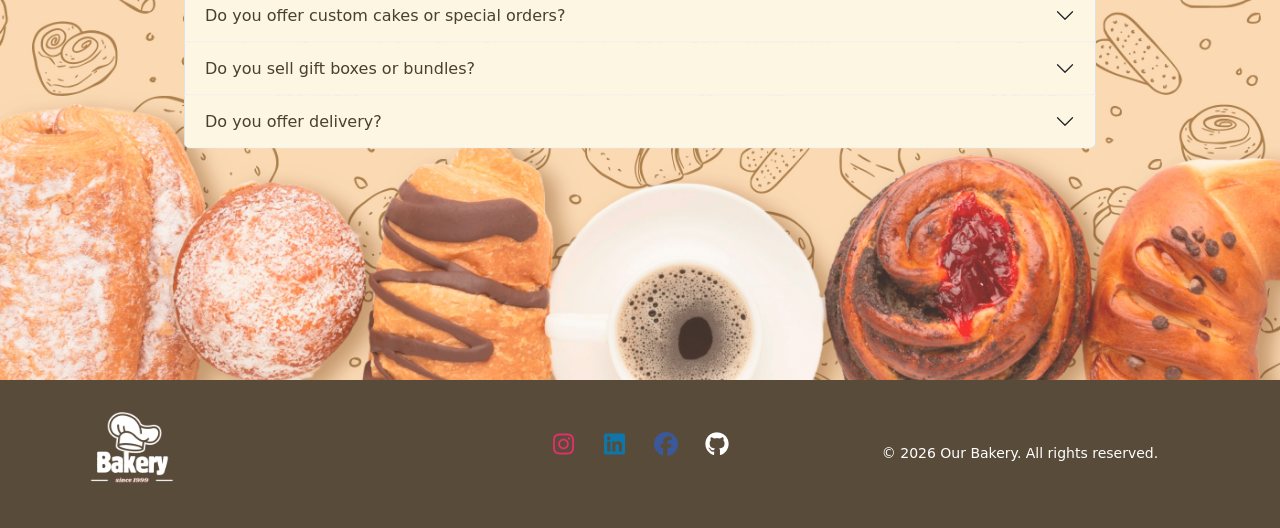
==== commit 20e3cef6: "maaa 3raaftx" ====
--- a/index.html
+++ b/index.html
@@ -13,12 +13,12 @@
 
 
 </head>
-
+              
 <body> 
     <header>
-        <nav class="navbar navbar-expand-lg fixed-top navbar-dark">
+        <nav class="navbar navbar-expand-lg fixed-top">
             <div class="container-fluid">
-                <a class="navbar-brand fw-bold text-white" href="index.html"><img class="logo-img" src="images/logoo.png" alt="Bakey Logo">
+                <a class="navbar-brand" href="index.html"><img class="logo-img" src="images/logoo.png" alt="Bakey Logo">
                 </a>
 
                 <button class="navbar-toggler" type="button" data-bs-toggle="collapse" data-bs-target="#m">
@@ -39,7 +39,7 @@
 <main>
     <section class="mt-5 mb-5">
         <div class="position-relative">
-            <img src="images/i1.jpg" class="img-fluid Home w-100 bgback" id="im1">
+            <img src="images/i1.jpg" class="img-fluid w-100" id="im1">
 
             <div class="position-absolute top-50 start-50 translate-middle text-center p-4">
                 <h1 class=" fw-bold display-1" id="t1"></h1>
@@ -52,8 +52,7 @@
     <div class="container">
         <div class="row align-items-center g-5">
 
-            
-            <div class="col-12 col-md-7">
+            <div class="col-12 col-md-8">
                 <h2 class="fw-bold mb-2">Who We Are</h2>
                 <small class="text-muted d-block mb-3">
                     A bakery built on passion and tradition
@@ -73,7 +72,7 @@
             
             <div class="col-12 col-md-4 text-center">
                 <img src="images/g9.jpg"
-                     class="img-fluid rounded-4 shadow presentation-img"
+                     class="img-fluid rounded-4 shadow"
                      alt="Our bakery storefront">
             </div>
 
@@ -85,30 +84,30 @@
     <section class="mt-5 mb-5">
         <div class="container">
             <h2 class="text-center fs-1 mb-5">Our Bakery in Numbers 📊</h2>
-            <div class="row justify-content-center gap-4 mx-0">
-
-                <div class="card card-statistique text-center p-4 col-12 col-md-5 col-lg-2 col-sm-6 cd">
+            <div class="row justify-content-center gap-4">
+
+                <div class="card card-statistique text-center p-4 col-12 col-md-5 col-lg-2 col-sm-6">
                     <div class="fs-1 mb-2">🧺</div>
                     <h3 class="fw-bold t1 ">+500k</h3>
                     <p class="mb-0 fw-bold fs-5">Products Sold</p>
                     <small class="text-muted">Loved by our customers</small>
                 </div>
 
-                <div class="card card-statistique text-center p-4 col-12 col-md-5 col-lg-2 col-sm-6 cd">
+                <div class="card card-statistique text-center p-4 col-12 col-md-5 col-lg-2 col-sm-6">
                     <div class="fs-1 mb-2">🥐</div>
                     <h3 class="fw-bold t1">Croissant</h3>
                     <p class="mb-0 fw-bold fs-5">Best Seller</p>                                                       
                     <small class="text-muted">Over 50,000 sold this year</small>
                 </div>
 
-                <div class="card card-statistique text-center p-4 col-12 col-md-5 col-lg-2 col-sm-6 cd">
+                <div class="card card-statistique text-center p-4 col-12 col-md-5 col-lg-2 col-sm-6">
                     <div class="fs-1 mb-2">🔥</div>
                     <h3 class="fw-bold t1">+3,500 Fresh Bakes Daily</h3>
                     <p class="mb-0 fw-bold fs-5">Daily Fresh Bakes</p>
                     <small class="text-muted">Handcrafted every morning</small>
                 </div>
 
-                <div class="card card-statistique text-center p-4 col-12 col-md-5 col-lg-2 col-sm-6 cd">
+                <div class="card card-statistique text-center p-4 col-12 col-md-5 col-lg-2 col-sm-6">
                     <div class="fs-1 mb-2">⭐</div>
                     <h3 class="fw-bold t1">98%</h3>
                     <p class="mb-0 fw-bold fs-5">Happy Customers</p>
@@ -119,7 +118,7 @@
         </div>
         <div class="text-center mt-4">
             <h2 class="text-center mt-5 fs-1 mb-5">🎯 Ready to taste what everyone's raving about?</h2>
-            <a href="service.html" class="btn btn-primary btn-lg px-2 py-2 w-md-auto">Explore Our Menu →</a>
+            <a href="service.html" class="btn btn-primary btn-lg px-2 py-2">Explore Our Menu →</a>
         </div>
         <br><br>
         <br>
@@ -135,7 +134,7 @@
                     <div class="accordion-item">
                         <h2 class="accordion-header">
                             <button class="accordion-button" type="button" data-bs-toggle="collapse"
-                                data-bs-target="#collapseOne" aria-expanded="true" aria-controls="collapseOne">
+                                data-bs-target="#collapseOne" aria-controls="collapseOne">
                                 What are your store hours?
                             </button>
                         </h2>
@@ -149,7 +148,7 @@
                     <div class="accordion-item">
                         <h2 class="accordion-header">
                             <button class="accordion-button collapsed" type="button" data-bs-toggle="collapse"
-                                data-bs-target="#collapseTwo" aria-expanded="false" aria-controls="collapseTwo">
+                                data-bs-target="#collapseTwo" aria-controls="collapseTwo">
                                 Do you offer custom cakes or special orders?
                             </button>
                         </h2>
@@ -165,7 +164,7 @@
                     <div class="accordion-item">
                         <h2 class="accordion-header">
                             <button class="accordion-button collapsed" type="button" data-bs-toggle="collapse"
-                                data-bs-target="#collapsefour" aria-expanded="false" aria-controls="collapsefour">
+                                data-bs-target="#collapsefour" aria-controls="collapsefour">
                                 Do you sell gift boxes or bundles?
                             </button>
                         </h2>
@@ -176,14 +175,14 @@
                             </div>
                         </div>
                     </div>
-                    <div class="accordion">
+                    <div class="accordion-item">
                         <h2 class="accordion-header">
                             <button class="accordion-button collapsed" type="button" data-bs-toggle="collapse"
                                 data-bs-target="#collapseFive">
                                 Do you offer delivery?
                             </button>
                         </h2>
-                        <div id="collapseFive" class="accordion-collapse collapse" data-bs-parent="#ac" aria-expanded="false" aria-controls="collapseFive">      
+                        <div id="collapseFive" class="accordion-collapse collapse" data-bs-parent="#ac" aria-controls="collapseFive">      
                             <div class="accordion-body">
                                     Delivery is available for large orders and events.
                                     Please contact us for details and delivery zones.
@@ -224,11 +223,11 @@
 
             function type() {
             if (i < text.length) {
-            title.textContent = text.slice(0, i + 1) + "|";
+            title.textContent = text.slice(0, i + 1) + "🥐";
             i++;
-            setTimeout(type, 100);
+            setTimeout(type, 125);
             } else {
-            title.textContent = text; 
+            title.textContent = text + "🥐"; 
             }
             }
         type();
--- a/css/style.css
+++ b/css/style.css
@@ -5,7 +5,6 @@
         body {
             background-color: #fdf6e3;
             color: #4b3f2f;
-            font: optional;
         }
 
         .navbar {
@@ -19,8 +18,6 @@
             font-size: large;
             display: inline-block;
             transition: transform 0.3s ease;
-            transform-origin: center;
-            will-change: transform;
         }
 
         .nav-link:hover {
@@ -42,24 +39,8 @@
                 border-radius: 0;
             }
         }
-        .login{
-            background-color: #8B5A2B;
-            border-radius: 8px;
-            color: #FFF3E0;
-            border: none;
-            padding: 8px 18px;
-            font-weight: 600;
-
-        }
-        .login:hover{
-            background-color: #6F4518;
-            transform: t;
-        }
-
-        .logo-img {
-            height: 60px !important;
-            width: auto !important;
-        }
+
+
 
         .navbar-brand {
             transition: transform 0.3s ease;
@@ -108,27 +89,18 @@
             background-color: #3e3325 !important;
         }
 
-        .cd {
+        .card-statistique {
+            background: #fff5e6 !important;
+            border-radius: 15px;
+            box-shadow: 0 0px 8px #3f2210 !important;
+            text-align: center;
             width: 18rem !important;
-            height: 27rem !important;
-            transition: transform 0.3s ease;
-        }
-
-        .cd:hover {
-            transform: scale(1.05);
-        }
-
-        .card-statistique {
-            background: #fff5e6;
-            border-radius: 15px;
-            box-shadow: 0 0px 10px #e98c3b;
-            text-align: center;
             height: 300px !important;
         }
 
         .card-statistique:hover {
             transform: scale(1.05);
-            box-shadow: 0 10px 30px #3e3325;
+            box-shadow: 0px 0px 10px #000000 !important;
             transition: all 0.5s;
 
 
@@ -176,11 +148,6 @@
         .fab:hover {
             transform: scale(1.2);
             transition: all 0.5s;
-        }
-
-        footer {
-            background-color: #452203;
-            color: #fff;
         }
 
         /*service syle*/
@@ -191,8 +158,7 @@
             background-attachment: fixed;
             background-repeat: no-repeat;
             color: #4b3f2f;
-            color: #4b3f2f;
-            font: optional;
+
         }
 
 
@@ -229,7 +195,7 @@
             height: auto;
             width: auto;
             padding: 30px 40px 0px;
-            backdrop-filter: blur(30px);
+
 
 
         }
@@ -405,14 +371,7 @@
             color: #762f22;
         }
 
-        .title-products {
-            margin-top: 90px;
-            text-align: center;
-            font-weight: 500;
-            color: #5b3a10;
-            margin-bottom: 30px;
-            font: optional;
-        }
+
 
         .gallery {
             background-color: rgba(255, 255, 255, 0.1);
@@ -437,6 +396,23 @@
         }
 
         /*contact style*/
+        .input-grp {
+            position: relative;
+            width: 100%;
+        }
+
+        .input-grp i {
+            position: absolute;
+            left: 12px;
+            top: 50%;
+            transform: translateY(-50%);
+
+        }
+
+        .input-grp input {
+            padding-left: 38px;
+        }
+
         .form-contact {
             background: rgba(255, 255, 255, 0.1);
             backdrop-filter: blur(30px);
@@ -467,7 +443,6 @@
         }
 
         .fcc:focus::placeholder {
-            opacity: 1;
             font-weight: 500;
         }
 
@@ -490,20 +465,11 @@
             background-color: #877560 !important;
         }
 
-        .btn-secondary {
-            background-color: #8c6e50;
-            border: none;
-            transition: background-color 0.3s ease, transform 0.3s ease;
-        }
-
-        .btn-primary:hover {
-            background-color: #8c6e50;
-            transform: scale(1.05);
-        }
-
-        .btn-primary:active {
-            background-color: #bc9768 !important;
-        }
+
+
+
+
+
 
         .c {
             text-decoration: none;
@@ -539,3 +505,8 @@
         .gi:hover {
             transform: scale(1.02);
         }
+
+        footer {
+            background-color: #594b3a;
+            color: #fff;
+        }
